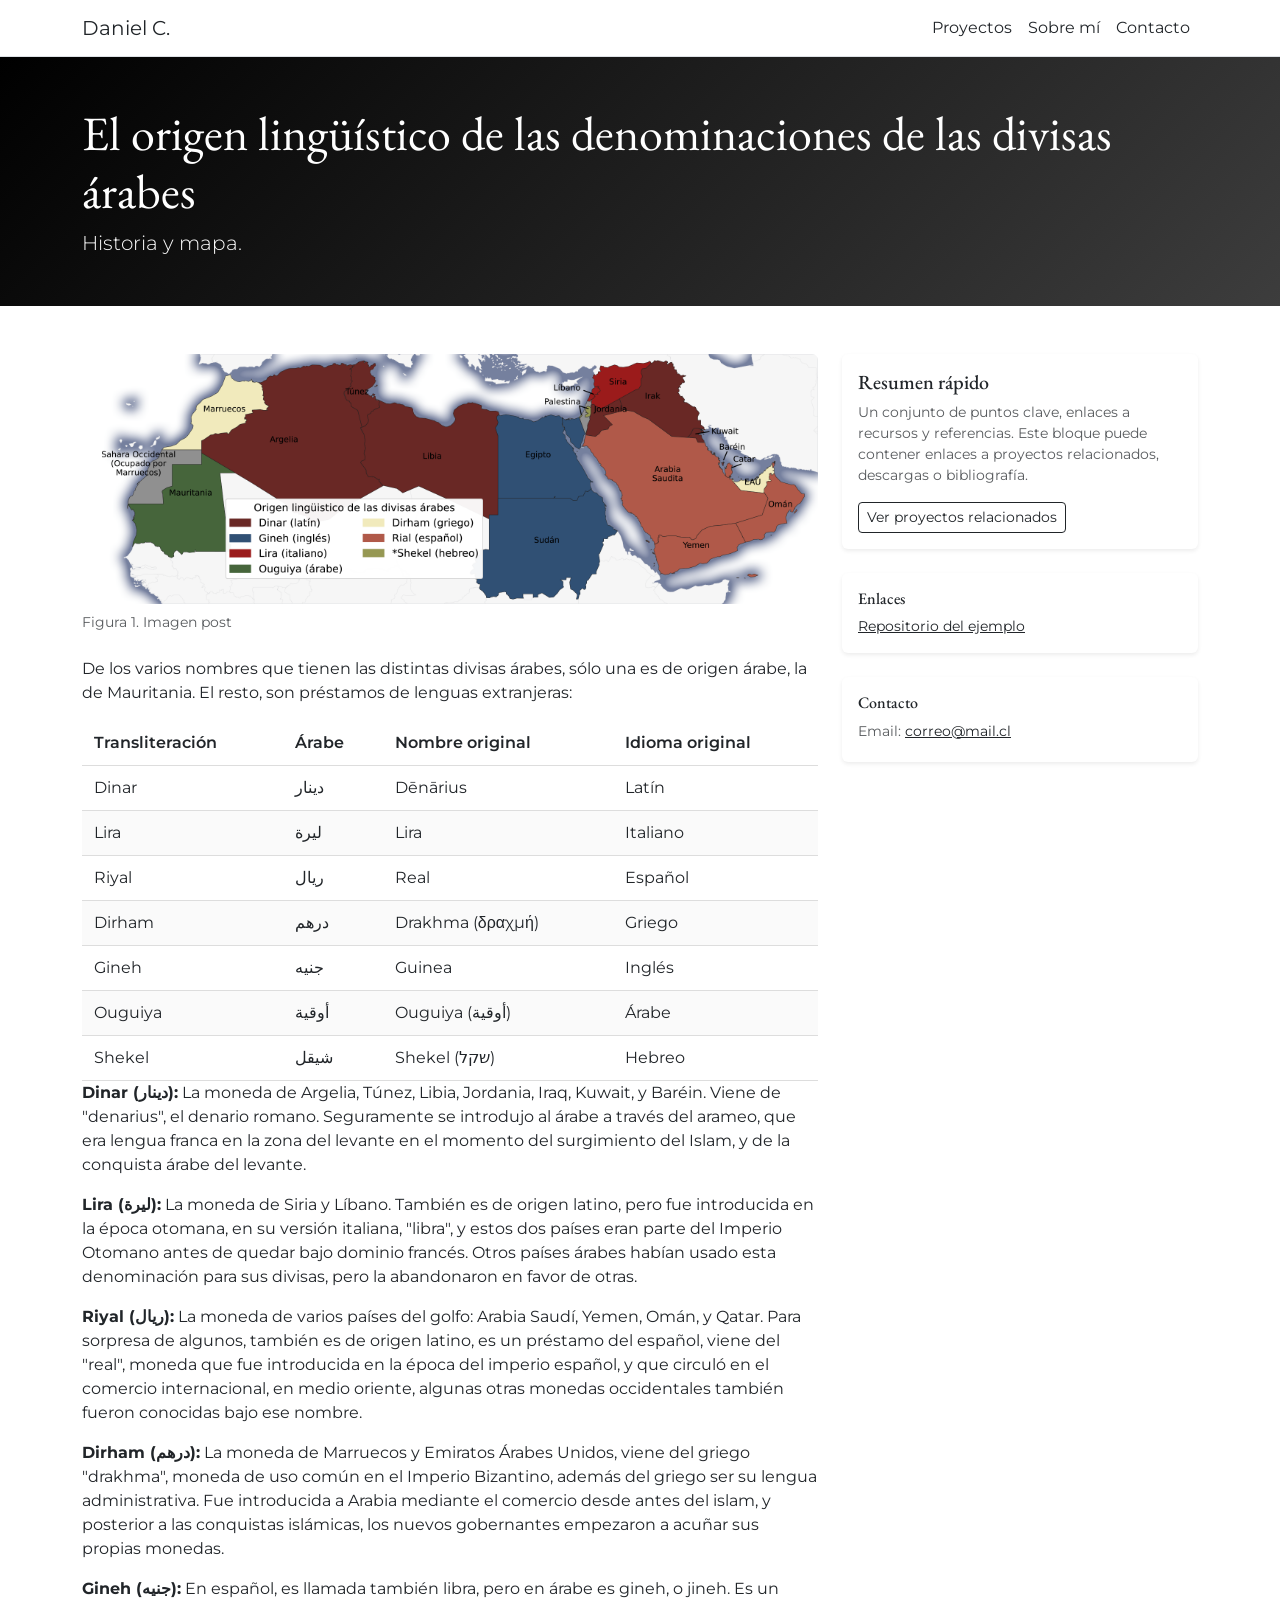
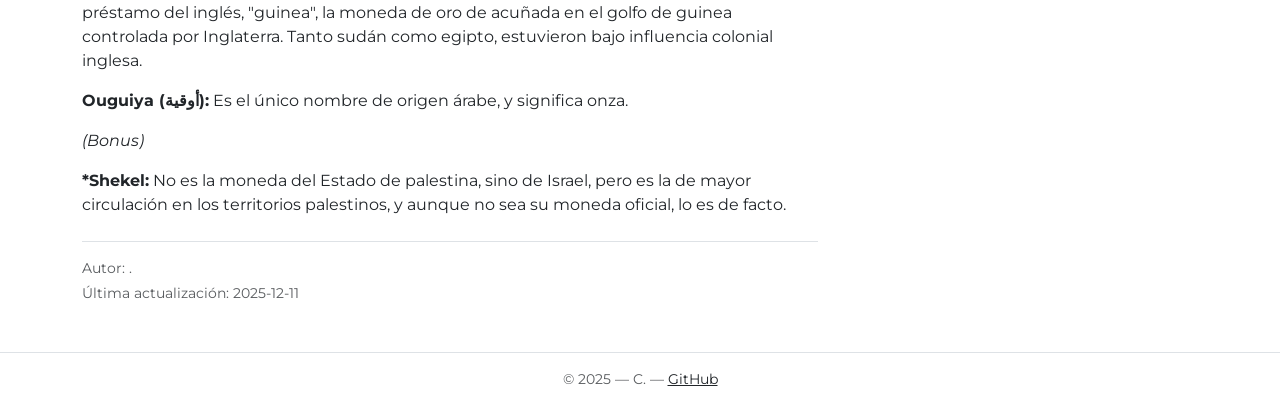
==== posts/post1/divisas-arabes.html @ 9a599ae8 "first commit" ====
<!doctype html>
<html lang="es">
<head>
  <meta charset="utf-8" />
  <meta name="viewport" content="width=device-width,initial-scale=1" />
  <title>El origen lingüístico de las denominaciones de las divisas árabes</title> <!-- [debe tener el mismo título que el markdown, indicado por el # inicial] -->

  <!-- Fuentes (fallbacks: Century Gothic local, Montserrat/EB Garamond desde Google) -->
  <link href="https://fonts.googleapis.com/css2?family=Montserrat:wght@300;400;500;600&family=EB+Garamond:wght@400;500;600&display=swap" rel="stylesheet">

  <!-- Bootstrap -->
  <link href="https://cdn.jsdelivr.net/npm/bootstrap@5.3.2/dist/css/bootstrap.min.css" rel="stylesheet">

  <!-- Iconos (opcional) -->
  <link rel="stylesheet" href="https://cdnjs.cloudflare.com/ajax/libs/font-awesome/6.5.0/css/all.min.css">

  <!-- Estilos del sitio -->
  <link rel="stylesheet" href="/css/styles.css">

  <meta name="description" content="Artículo detallado sobre un tema.">
</head>
<body class="bg-white text-dark">


<!-- navbar [fijo, siempre debe estar] -->
<nav class="navbar navbar-expand-lg navbar-light bg-white border-bottom">
  <div class="container">
    <a class="navbar-brand text-dark" href="../../index.html"> Daniel C. </a>
    <button class="navbar-toggler" type="button" data-bs-toggle="collapse" data-bs-target="#navMenu">
      <span class="navbar-toggler-icon"></span>
    </button>
    <div class="collapse navbar-collapse" id="navMenu">
      <ul class="navbar-nav ms-auto">
        <li class="nav-item"><a class="nav-link text-dark" href="../../index.html#proyectos">Proyectos</a></li>
        <li class="nav-item"><a class="nav-link text-dark" href="../../index.html#sobre-mi">Sobre mí</a></li>
        <li class="nav-item"><a class="nav-link text-dark" href="../../index.html#contacto">Contacto</a></li>
      </ul>
    </div>
  </div>
</nav>

<header class="text-white py-5 header-grad">
  <div class="container">
    <h1 class="display-5 serif">El origen lingüístico de las denominaciones de las divisas árabes</h1> <!-- [debe tener el mismo título que el markdown, indicado por el # inicial] -->
        <p class="lead mb-0">Historia y mapa.</p>
  </div>
</header>

<main class="container my-5">
  <article class="row gy-4">

    <!-- Contenido principal -->
    <div class="col-12 col-lg-8">

    <figure class="mb-4">
        <img src="mapa-divisas.png"
            class="img-fluid grayscale w-100 rounded article-image"
            alt="Imagen post">
        <figcaption class="text-muted small mt-2">
            Figura 1. Imagen post
        </figcaption>
    </figure>

      <p>De los varios nombres que tienen las distintas divisas árabes, sólo una es de origen árabe, la de Mauritania. El resto, son préstamos de lenguas extranjeras:</p>
      
      <table>
      <thead>
      <tr>
      <th>Transliteración</th>
      <th>Árabe</th>
      <th>Nombre original</th>
      <th>Idioma original</th>
      </tr>
      </thead>
      <tbody>
      <tr>
      <td>Dinar</td>
      <td>دينار</td>
      <td>Dēnārius</td>
      <td>Latín</td>
      </tr>
      <tr>
      <td>Lira</td>
      <td>ليرة</td>
      <td>Lira</td>
      <td>Italiano</td>
      </tr>
      <tr>
      <td>Riyal</td>
      <td>ريال</td>
      <td>Real</td>
      <td>Español</td>
      </tr>
      <tr>
      <td>Dirham</td>
      <td>درهم</td>
      <td>Drakhma (δραχμή)</td>
      <td>Griego</td>
      </tr>
      <tr>
      <td>Gineh</td>
      <td>جنيه</td>
      <td>Guinea</td>
      <td>Inglés</td>
      </tr>
      <tr>
      <td>Ouguiya</td>
      <td>أوقية</td>
      <td>Ouguiya (أوقية)</td>
      <td>Árabe</td>
      </tr>
      <tr>
      <td>Shekel</td>
      <td>شيقل</td>
      <td>Shekel (שקל)</td>
      <td>Hebreo</td>
      </tr>
      </tbody>
      </table>
      
      <p><strong>Dinar (دينار):</strong>
      La moneda de Argelia, Túnez, Libia, Jordania, Iraq, Kuwait, y Baréin. Viene de "denarius", el denario romano. Seguramente se introdujo al árabe a través del arameo, que era lengua franca en la zona del levante en el momento del surgimiento del Islam, y de la conquista árabe del levante.</p>
      <p><strong>Lira (ليرة):</strong>
      La moneda de Siria y Líbano. También es de origen latino, pero fue introducida en la época otomana, en su versión italiana, "libra", y estos dos países eran parte del Imperio Otomano antes de quedar bajo dominio francés. Otros países árabes habían usado esta denominación para sus divisas, pero la abandonaron en favor de otras.</p>
      <p><strong>Riyal (ريال):</strong>
      La moneda de varios países del golfo: Arabia Saudí, Yemen, Omán, y Qatar. Para sorpresa de algunos, también es de origen latino, es un préstamo del español, viene del "real", moneda que fue introducida en la época del imperio español, y que circuló en el comercio internacional, en medio oriente, algunas otras monedas occidentales también fueron conocidas bajo ese nombre. </p>
      <p><strong>Dirham (درهم):</strong>
      La moneda de Marruecos y Emiratos Árabes Unidos, viene del griego "drakhma", moneda de uso común en el Imperio Bizantino, además del griego ser su lengua administrativa. Fue introducida a Arabia mediante el comercio desde antes del islam, y posterior a las conquistas islámicas, los nuevos gobernantes empezaron a acuñar sus propias monedas. </p>
      <p><strong>Gineh (جنيه):</strong>
      En español, es llamada también libra, pero en árabe es gineh, o jineh. Es un préstamo del inglés, "guinea", la moneda de oro de acuñada en el golfo de guinea controlada por Inglaterra. Tanto sudán como egipto, estuvieron bajo influencia colonial inglesa. </p>
      <p><strong>Ouguiya (أوقية):</strong>
      Es el único nombre de origen árabe, y significa onza.</p>
      <p><em>(Bonus)</em></p>
      <p><strong>*Shekel:</strong>
      No es la moneda del Estado de palestina, sino de Israel, pero es la de mayor circulación en los territorios palestinos, y aunque no sea su moneda oficial, lo es de facto. </p>
      

      <!-- Autor / meta [siempre debe estar, la fecha debe ser en la que se generó el archivo] -->
      <div class="mt-4 pt-3 border-top">
        <p class="mb-1 small text-muted">Autor: .</p>
        <p class="mb-0 small text-muted">Última actualización: 2025-12-11</p> 
      </div>
    </div>

    <!-- Sidebar -->
    <aside class="col-12 col-lg-4">
      <div class="card border-0 shadow-sm mb-4">
        <div class="card-body">
          <h5 class="card-title serif">Resumen rápido</h5>
          <p class="card-text small text-muted">Un conjunto de puntos clave, enlaces a recursos y referencias. Este bloque puede contener enlaces a proyectos relacionados, descargas o bibliografía.</p>
          <a href="index.html#proyectos" class="btn btn-outline-dark btn-sm">Ver proyectos relacionados</a>
        </div>
      </div>

      <div class="card border-0 shadow-sm mb-4">
        <div class="card-body">
          <h6 class="mb-2 serif">Enlaces</h6>
          <ul class="list-unstyled small mb-0">
            <li><a class="text-dark" href="https://github.com/usuario/proyecto-ejemplo" target="_blank">Repositorio del ejemplo</a></li>
          </ul>
        </div>
      </div>

      <div class="card border-0 shadow-sm">
        <div class="card-body">
          <h6 class="mb-2 serif">Contacto</h6>
          <p class="small text-muted mb-1">Email: <a class="text-dark" href="mailto:correo@mail.cl">correo@mail.cl</a>
          </p>
        </div>
      </div>
    </aside>

  </article>
</main>

<!-- [todo lo que queda, es fijo] -->
<footer class="bg-white border-top py-3">
  <div class="container text-center small text-muted">
    © 2025 —  C. — <a class="text-dark" href="https://github.com/" target="_blank">GitHub</a>
  </div>
</footer>

<!-- Bootstrap JS -->
<script src="https://cdn.jsdelivr.net/npm/bootstrap@5.3.2/dist/js/bootstrap.bundle.min.js"></script>
<!-- jQuery (opcional, si tu sitio usa scripts con jQuery) -->
<script src="https://code.jquery.com/jquery-3.7.1.min.js"></script>
<!-- Si necesitas, aquí puedes añadir scripts específicos para esta página -->
</body>
</html>
---- css/styles.css ----
:root{
  --font-sans: "Century Gothic", "Montserrat", Arial, sans-serif;
  --font-serif: "Garamond", "EB Garamond", Georgia, serif;
}

/* Tipografías */
body { font-family: var(--font-sans); }
.serif, h1, h2, h3, h4, h5, h6 { font-family: var(--font-serif); }

.lead {
  font-size: 1.25rem;
  font-weight: 300;
}

/* Header */
.header-grad{
  background: linear-gradient(135deg, #000 0%, #3d3d3d 100%);
}

/* Imágenes en escala de grises */
.grayscale { filter: grayscale(50%); }

/* Tarjetas suavemente animadas */
.card { transition: transform .18s ease, box-shadow .18s ease; }
.card:hover { transform: translateY(-6px); box-shadow: 0 10px 30px rgba(0,0,0,0.12); }

/* Enlaces */
a.text-dark:hover { color: #212121; text-decoration: none; }

/* Botón seleccionado */
.filter-btn.active {
  background: #000 !important;
  color: #fff !important;
  border-color: #000 !important;
}

.modal-img {
  max-height: 40vh;   /* nunca ocupar más del 60% de la pantalla */
  width: auto;
  object-fit: contain;
  display: block;
  margin: 0 auto;
}


.sidebar {
    background-color: #e4e4e4; /* gris claro */
    border-radius: 4px;       /* bordes redondeados */
    box-shadow: 4px 4px 8px rgba(0,0,0,0.4); /* sombra ligera */
    padding: 1rem;             /* opcional, para separar contenido del borde */
    min-height: 100vh;
}

.firma {
  position: absolute;   /* posición relativa al aside */
  bottom: 0;            /* esquina inferior */
  right: 0;             /* esquina derecha */
  margin: 1rem;         /* separación de los bordes */ 
}

.svgblanco {
  filter: invert(1);
}

/* ####### POSTS ######### */

.article-image {
  max-height: 50vh;   /* límite proporcional de altura */
  width: auto;        /* permite mantener proporción */
  height: auto;       /* evita deformación */
  max-width: 100%;    /* no se desborda */
  object-fit: contain; /* no recorta NUNCA */
}

.card-img-top {
  width: 100%;
  max-height: 30vh;   /* máximo un cuadrado */
  object-fit: contain;   /* no deformar */
}

/* Tablas */
table { width: 100%; border-collapse: collapse; }
th, td { padding: 10px 12px; border-bottom: 1px solid #ddd; }
th { font-weight: 600; }
tr:nth-child(even) { background: #fafafa; }

/* Ajuste mobile */
@media (max-width: 576px){
  .display-5 { font-size: 1.6rem; }
  .lead {
    font-size: 0.8rem;
  }
}
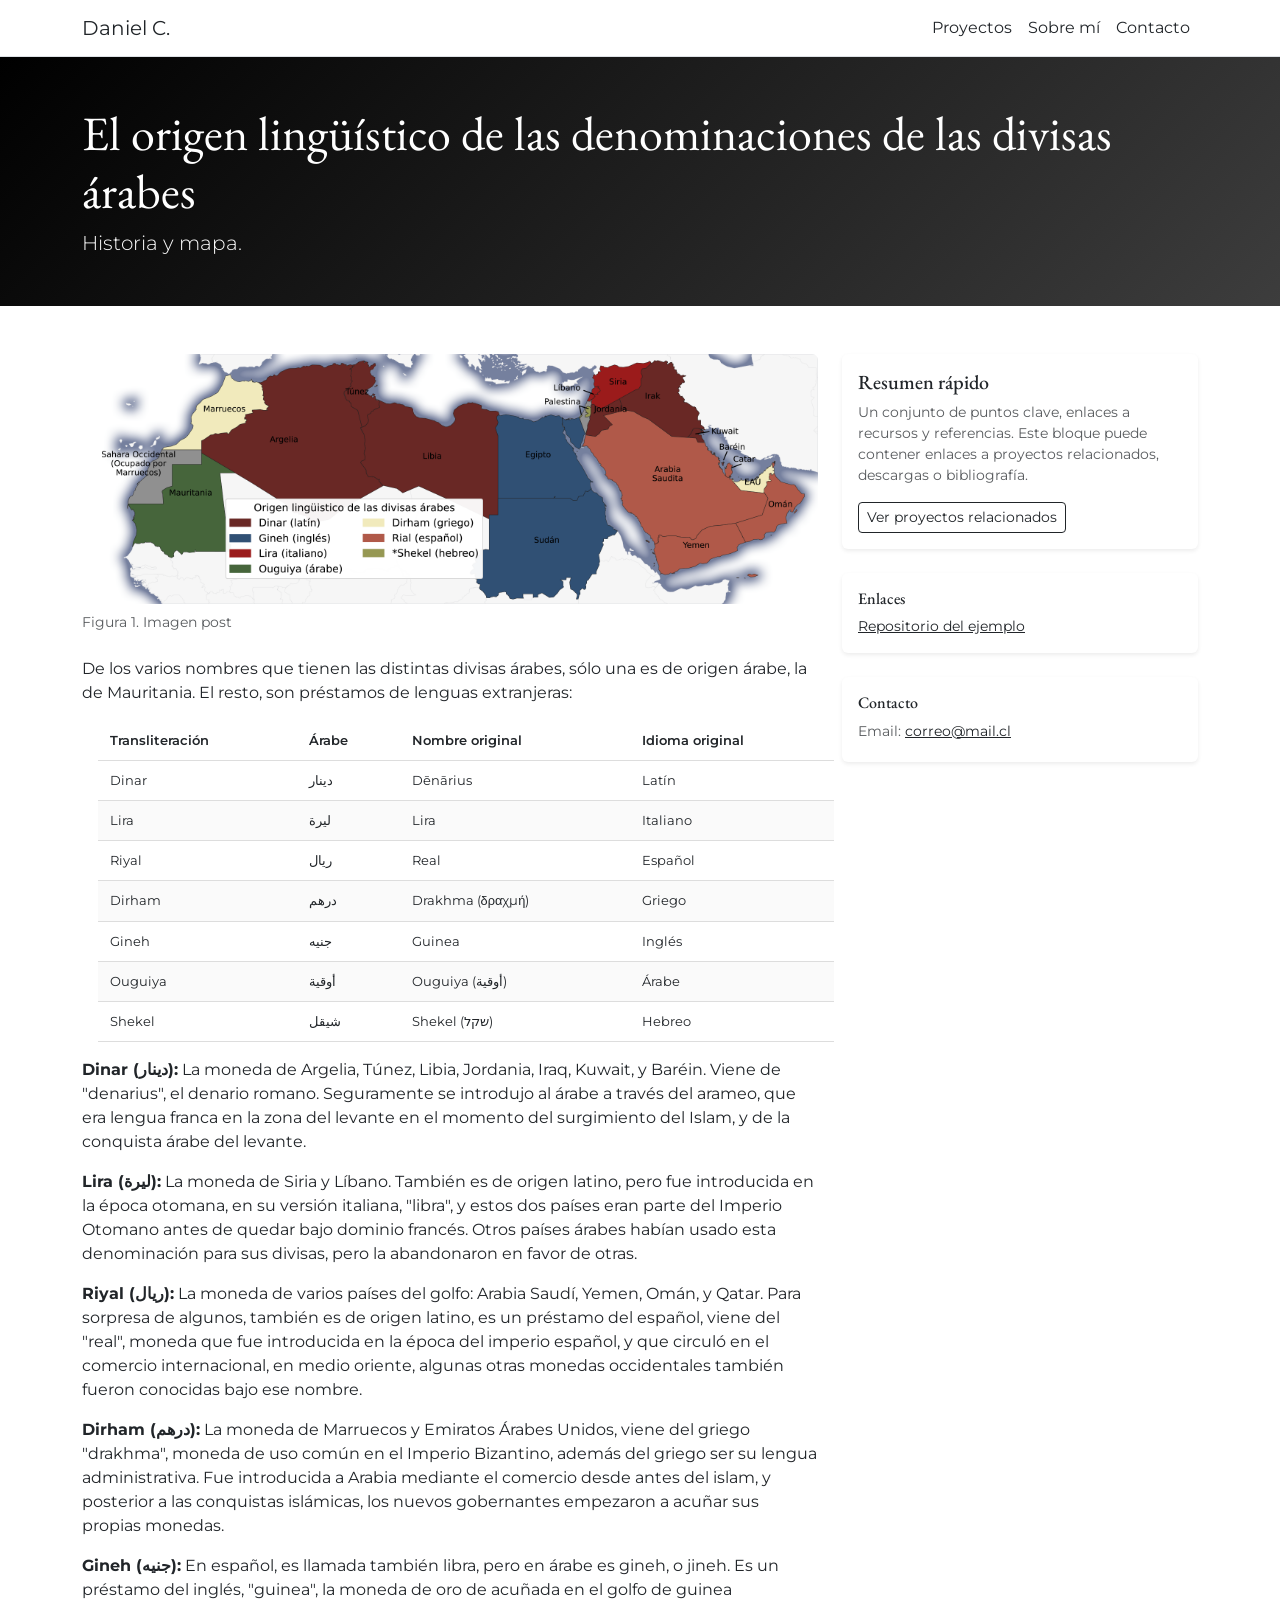
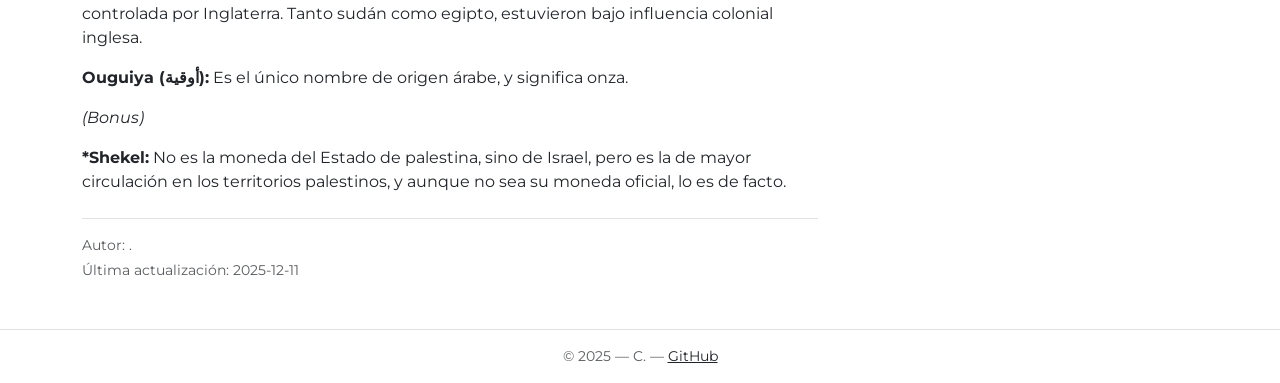
==== commit d6ab2760: "tabla" ====
--- a/posts/post1/divisas-arabes.html
+++ b/posts/post1/divisas-arabes.html
@@ -63,7 +63,7 @@
 
       <p>De los varios nombres que tienen las distintas divisas árabes, sólo una es de origen árabe, la de Mauritania. El resto, son préstamos de lenguas extranjeras:</p>
       
-      <table>
+      <table class="m-3">
       <thead>
       <tr>
       <th>Transliteración</th>
--- a/css/styles.css
+++ b/css/styles.css
@@ -7,6 +7,10 @@
 body { font-family: var(--font-sans); }
 .serif, h1, h2, h3, h4, h5, h6 { font-family: var(--font-serif); }
 
+table {
+  font-size: 80%;
+  padding: 0.5rem;
+}
 .lead {
   font-size: 1.25rem;
   font-weight: 300;
@@ -49,13 +53,18 @@
     box-shadow: 4px 4px 8px rgba(0,0,0,0.4); /* sombra ligera */
     padding: 1rem;             /* opcional, para separar contenido del borde */
     min-height: 100vh;
+    
+    display:flex;
+    flex-direction:column;
 }
 
 .firma {
-  position: absolute;   /* posición relativa al aside */
-  bottom: 0;            /* esquina inferior */
-  right: 0;             /* esquina derecha */
-  margin: 1rem;         /* separación de los bordes */ 
+  position: absolute;  
+  bottom: 0;            
+  right: 0;            
+  margin: 1rem;    
+  max-width: 40%;
+  height: auto;
 }
 
 .svgblanco {
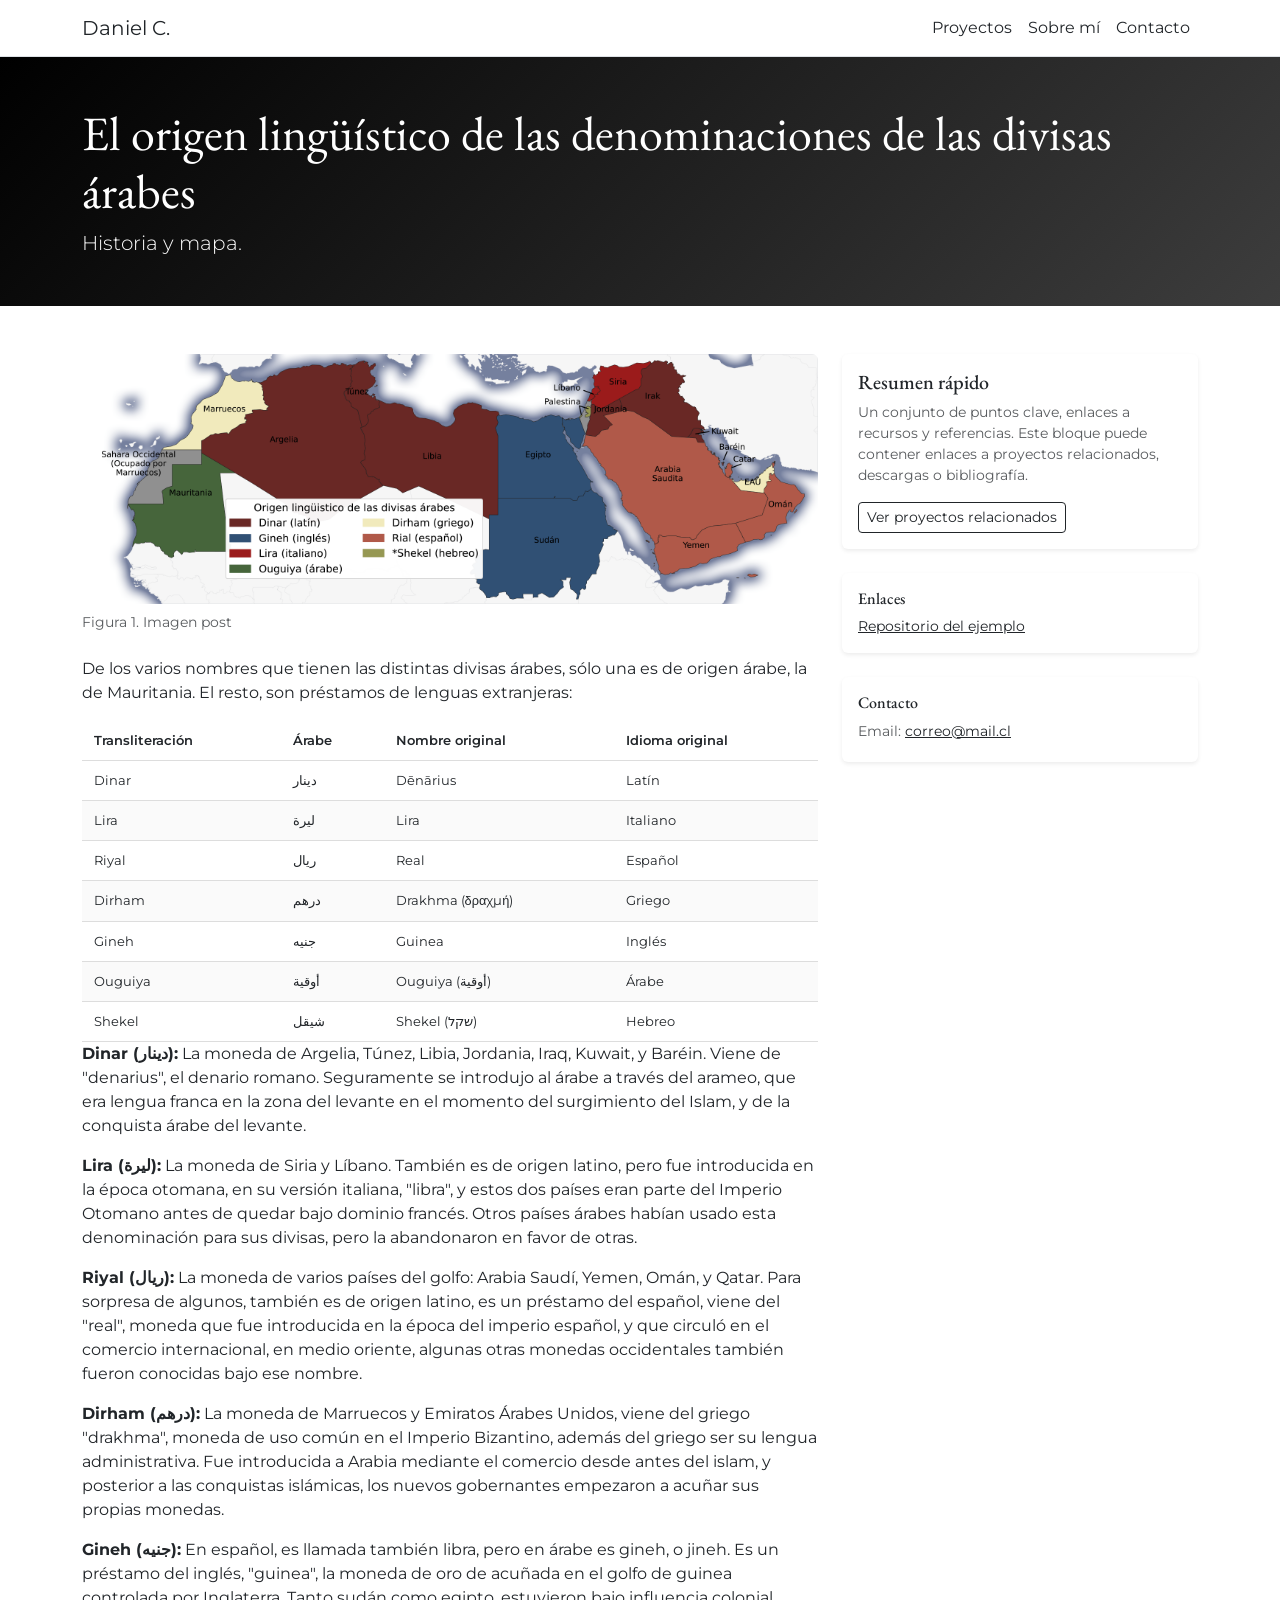
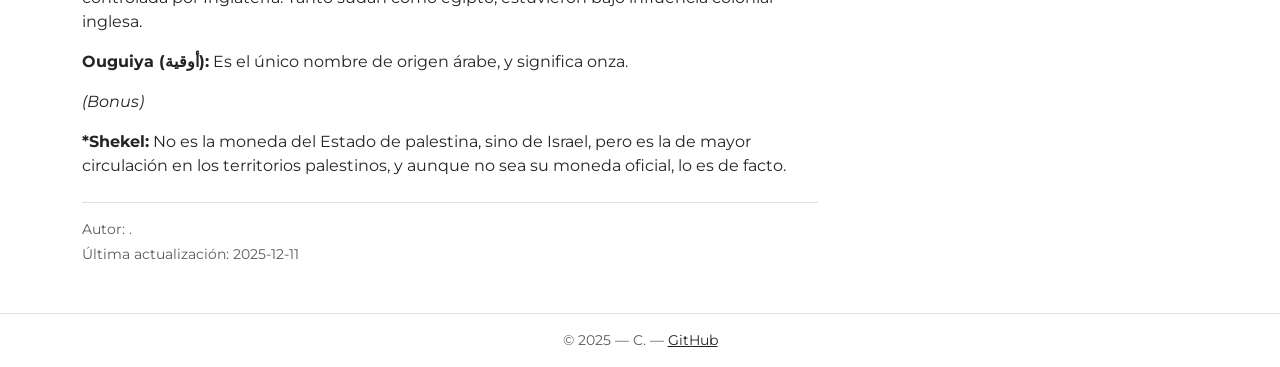
==== commit 22862c21: "tabla4" ====
--- a/posts/post1/divisas-arabes.html
+++ b/posts/post1/divisas-arabes.html
@@ -63,7 +63,7 @@
 
       <p>De los varios nombres que tienen las distintas divisas árabes, sólo una es de origen árabe, la de Mauritania. El resto, son préstamos de lenguas extranjeras:</p>
       
-      <table class="m-3">
+      <table>
       <thead>
       <tr>
       <th>Transliteración</th>
--- a/css/styles.css
+++ b/css/styles.css
@@ -8,9 +8,10 @@
 .serif, h1, h2, h3, h4, h5, h6 { font-family: var(--font-serif); }
 
 table {
-  font-size: 80%;
-  padding: 0.5rem;
+  font-size: 0.8rem;
+  width: 90%;
 }
+
 .lead {
   font-size: 1.25rem;
   font-weight: 300;
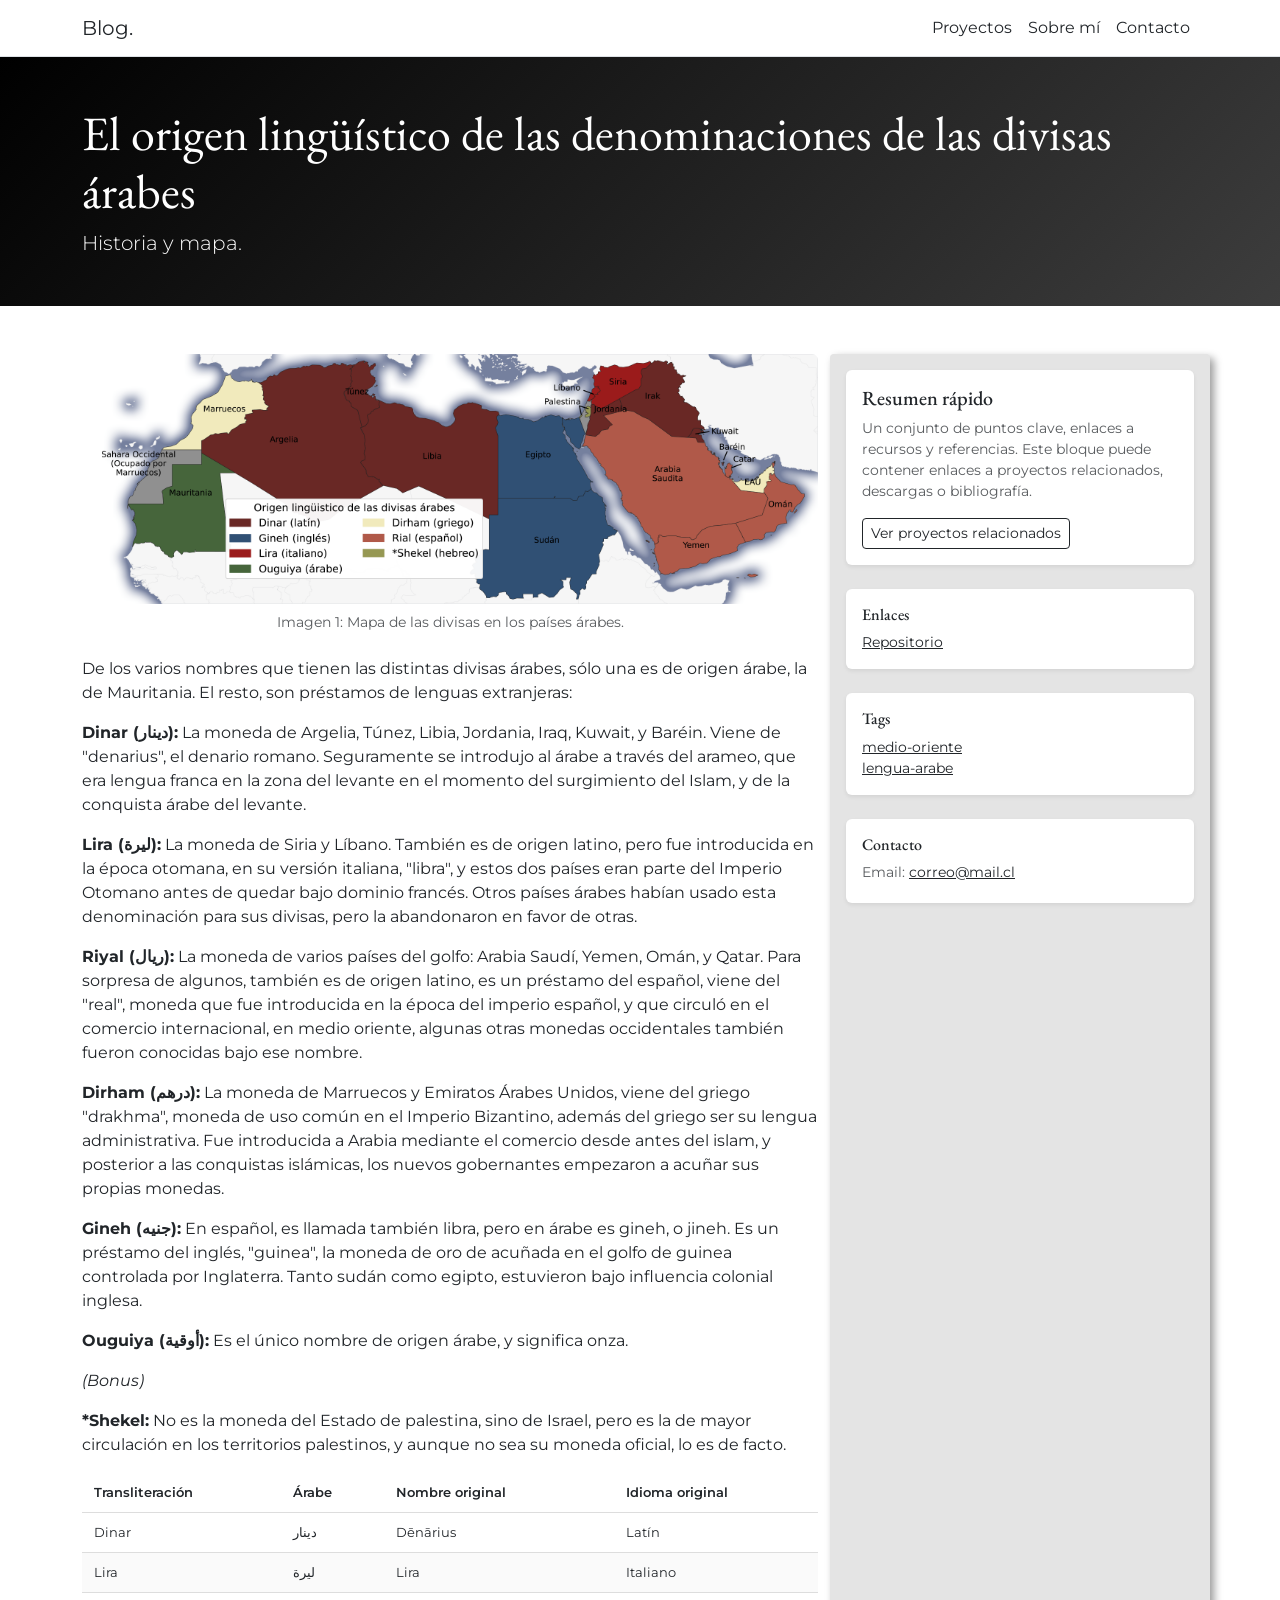
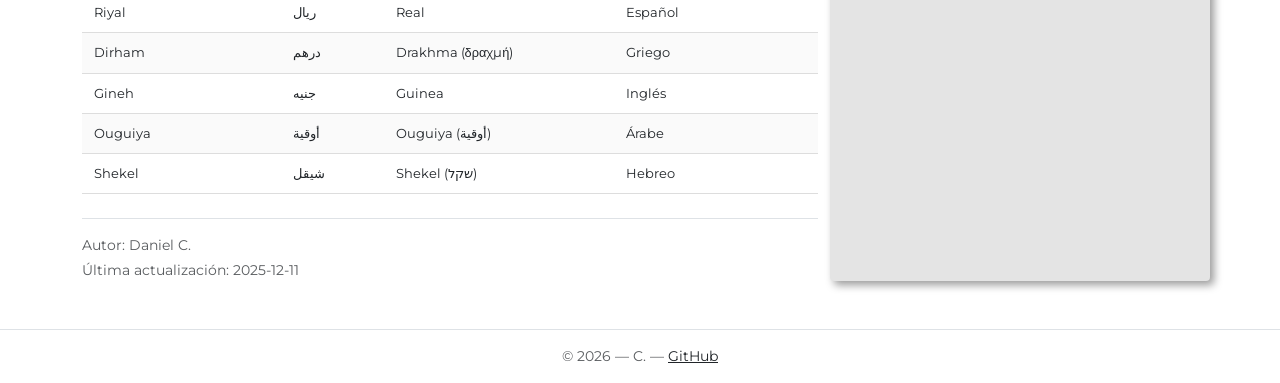
==== commit f2ef7b6b: "actualización posts, markdown" ====
--- a/posts/post1/divisas-arabes.html
+++ b/posts/post1/divisas-arabes.html
@@ -3,7 +3,7 @@
 <head>
   <meta charset="utf-8" />
   <meta name="viewport" content="width=device-width,initial-scale=1" />
-  <title>El origen lingüístico de las denominaciones de las divisas árabes</title> <!-- [debe tener el mismo título que el markdown, indicado por el # inicial] -->
+  <title>El origen lingüístico de las denominaciones de las divisas árabes </title> <!-- [debe tener el mismo título que el markdown, indicado por el # inicial] -->
 
   <!-- Fuentes (fallbacks: Century Gothic local, Montserrat/EB Garamond desde Google) -->
   <link href="https://fonts.googleapis.com/css2?family=Montserrat:wght@300;400;500;600&family=EB+Garamond:wght@400;500;600&display=swap" rel="stylesheet">
@@ -25,15 +25,15 @@
 <!-- navbar [fijo, siempre debe estar] -->
 <nav class="navbar navbar-expand-lg navbar-light bg-white border-bottom">
   <div class="container">
-    <a class="navbar-brand text-dark" href="../../index.html"> Daniel C. </a>
+    <a class="navbar-brand text-dark" href="../index.html"> Blog. </a>
     <button class="navbar-toggler" type="button" data-bs-toggle="collapse" data-bs-target="#navMenu">
       <span class="navbar-toggler-icon"></span>
     </button>
     <div class="collapse navbar-collapse" id="navMenu">
       <ul class="navbar-nav ms-auto">
-        <li class="nav-item"><a class="nav-link text-dark" href="../../index.html#proyectos">Proyectos</a></li>
-        <li class="nav-item"><a class="nav-link text-dark" href="../../index.html#sobre-mi">Sobre mí</a></li>
-        <li class="nav-item"><a class="nav-link text-dark" href="../../index.html#contacto">Contacto</a></li>
+        <li class="nav-item"><a class="nav-link text-dark" href="../index.html#proyectos">Proyectos</a></li>
+        <li class="nav-item"><a class="nav-link text-dark" href="../index.html#sobre-mi">Sobre mí</a></li>
+        <li class="nav-item"><a class="nav-link text-dark" href="../index.html#contacto">Contacto</a></li>
       </ul>
     </div>
   </div>
@@ -55,14 +55,28 @@
     <figure class="mb-4">
         <img src="mapa-divisas.png"
             class="img-fluid grayscale w-100 rounded article-image"
-            alt="Imagen post">
-        <figcaption class="text-muted small mt-2">
-            Figura 1. Imagen post
+            alt="Mapa de las divisas en los países árabes">
+        <figcaption class="text-muted small mt-2 text-center">
+            Imagen 1: Mapa de las divisas en los países árabes.
         </figcaption>
     </figure>
 
       <p>De los varios nombres que tienen las distintas divisas árabes, sólo una es de origen árabe, la de Mauritania. El resto, son préstamos de lenguas extranjeras:</p>
-      
+      <p><strong>Dinar (دينار):</strong>
+      La moneda de Argelia, Túnez, Libia, Jordania, Iraq, Kuwait, y Baréin. Viene de "denarius", el denario romano. Seguramente se introdujo al árabe a través del arameo, que era lengua franca en la zona del levante en el momento del surgimiento del Islam, y de la conquista árabe del levante.</p>
+      <p><strong>Lira (ليرة):</strong>
+      La moneda de Siria y Líbano. También es de origen latino, pero fue introducida en la época otomana, en su versión italiana, "libra", y estos dos países eran parte del Imperio Otomano antes de quedar bajo dominio francés. Otros países árabes habían usado esta denominación para sus divisas, pero la abandonaron en favor de otras.</p>
+      <p><strong>Riyal (ريال):</strong>
+      La moneda de varios países del golfo: Arabia Saudí, Yemen, Omán, y Qatar. Para sorpresa de algunos, también es de origen latino, es un préstamo del español, viene del "real", moneda que fue introducida en la época del imperio español, y que circuló en el comercio internacional, en medio oriente, algunas otras monedas occidentales también fueron conocidas bajo ese nombre. </p>
+      <p><strong>Dirham (درهم):</strong>
+      La moneda de Marruecos y Emiratos Árabes Unidos, viene del griego "drakhma", moneda de uso común en el Imperio Bizantino, además del griego ser su lengua administrativa. Fue introducida a Arabia mediante el comercio desde antes del islam, y posterior a las conquistas islámicas, los nuevos gobernantes empezaron a acuñar sus propias monedas. </p>
+      <p><strong>Gineh (جنيه):</strong>
+      En español, es llamada también libra, pero en árabe es gineh, o jineh. Es un préstamo del inglés, "guinea", la moneda de oro de acuñada en el golfo de guinea controlada por Inglaterra. Tanto sudán como egipto, estuvieron bajo influencia colonial inglesa. </p>
+      <p><strong>Ouguiya (أوقية):</strong>
+      Es el único nombre de origen árabe, y significa onza.</p>
+      <p><em>(Bonus)</em></p>
+      <p><strong>*Shekel:</strong>
+      No es la moneda del Estado de palestina, sino de Israel, pero es la de mayor circulación en los territorios palestinos, y aunque no sea su moneda oficial, lo es de facto. </p>
       <table>
       <thead>
       <tr>
@@ -117,33 +131,16 @@
       </tr>
       </tbody>
       </table>
-      
-      <p><strong>Dinar (دينار):</strong>
-      La moneda de Argelia, Túnez, Libia, Jordania, Iraq, Kuwait, y Baréin. Viene de "denarius", el denario romano. Seguramente se introdujo al árabe a través del arameo, que era lengua franca en la zona del levante en el momento del surgimiento del Islam, y de la conquista árabe del levante.</p>
-      <p><strong>Lira (ليرة):</strong>
-      La moneda de Siria y Líbano. También es de origen latino, pero fue introducida en la época otomana, en su versión italiana, "libra", y estos dos países eran parte del Imperio Otomano antes de quedar bajo dominio francés. Otros países árabes habían usado esta denominación para sus divisas, pero la abandonaron en favor de otras.</p>
-      <p><strong>Riyal (ريال):</strong>
-      La moneda de varios países del golfo: Arabia Saudí, Yemen, Omán, y Qatar. Para sorpresa de algunos, también es de origen latino, es un préstamo del español, viene del "real", moneda que fue introducida en la época del imperio español, y que circuló en el comercio internacional, en medio oriente, algunas otras monedas occidentales también fueron conocidas bajo ese nombre. </p>
-      <p><strong>Dirham (درهم):</strong>
-      La moneda de Marruecos y Emiratos Árabes Unidos, viene del griego "drakhma", moneda de uso común en el Imperio Bizantino, además del griego ser su lengua administrativa. Fue introducida a Arabia mediante el comercio desde antes del islam, y posterior a las conquistas islámicas, los nuevos gobernantes empezaron a acuñar sus propias monedas. </p>
-      <p><strong>Gineh (جنيه):</strong>
-      En español, es llamada también libra, pero en árabe es gineh, o jineh. Es un préstamo del inglés, "guinea", la moneda de oro de acuñada en el golfo de guinea controlada por Inglaterra. Tanto sudán como egipto, estuvieron bajo influencia colonial inglesa. </p>
-      <p><strong>Ouguiya (أوقية):</strong>
-      Es el único nombre de origen árabe, y significa onza.</p>
-      <p><em>(Bonus)</em></p>
-      <p><strong>*Shekel:</strong>
-      No es la moneda del Estado de palestina, sino de Israel, pero es la de mayor circulación en los territorios palestinos, y aunque no sea su moneda oficial, lo es de facto. </p>
-      
 
       <!-- Autor / meta [siempre debe estar, la fecha debe ser en la que se generó el archivo] -->
       <div class="mt-4 pt-3 border-top">
-        <p class="mb-1 small text-muted">Autor: .</p>
+        <p class="mb-1 small text-muted">Autor: Daniel C.</p>
         <p class="mb-0 small text-muted">Última actualización: 2025-12-11</p> 
       </div>
     </div>
 
     <!-- Sidebar -->
-    <aside class="col-12 col-lg-4">
+    <aside class="col-12 col-lg-4 sidebar">
       <div class="card border-0 shadow-sm mb-4">
         <div class="card-body">
           <h5 class="card-title serif">Resumen rápido</h5>
@@ -156,7 +153,17 @@
         <div class="card-body">
           <h6 class="mb-2 serif">Enlaces</h6>
           <ul class="list-unstyled small mb-0">
-            <li><a class="text-dark" href="https://github.com/usuario/proyecto-ejemplo" target="_blank">Repositorio del ejemplo</a></li>
+            <li><a class="text-dark" href="https://github.com/usuario/usuario.github.io/tree/main/posts/post1" target="_blank">Repositorio</a></li>
+          </ul>
+        </div>
+      </div>
+
+      <div class="card border-0 shadow-sm mb-4">
+        <div class="card-body">
+          <h6 class="mb-2 serif">Tags</h6>
+          <ul class="list-unstyled small mb-0">
+            <li><a class="text-dark" href="https://usuario.github.io/tags/medio-oriente.html">medio-oriente</a></li>
+            <li><a class="text-dark" href="https://usuario.github.io/tags/lengua-arabe.html">lengua-arabe</a></li>
           </ul>
         </div>
       </div>
@@ -176,7 +183,7 @@
 <!-- [todo lo que queda, es fijo] -->
 <footer class="bg-white border-top py-3">
   <div class="container text-center small text-muted">
-    © 2025 —  C. — <a class="text-dark" href="https://github.com/" target="_blank">GitHub</a>
+    © 2026 —  C. — <a class="text-dark" href="https://github.com/" target="_blank">GitHub</a>
   </div>
 </footer>
 
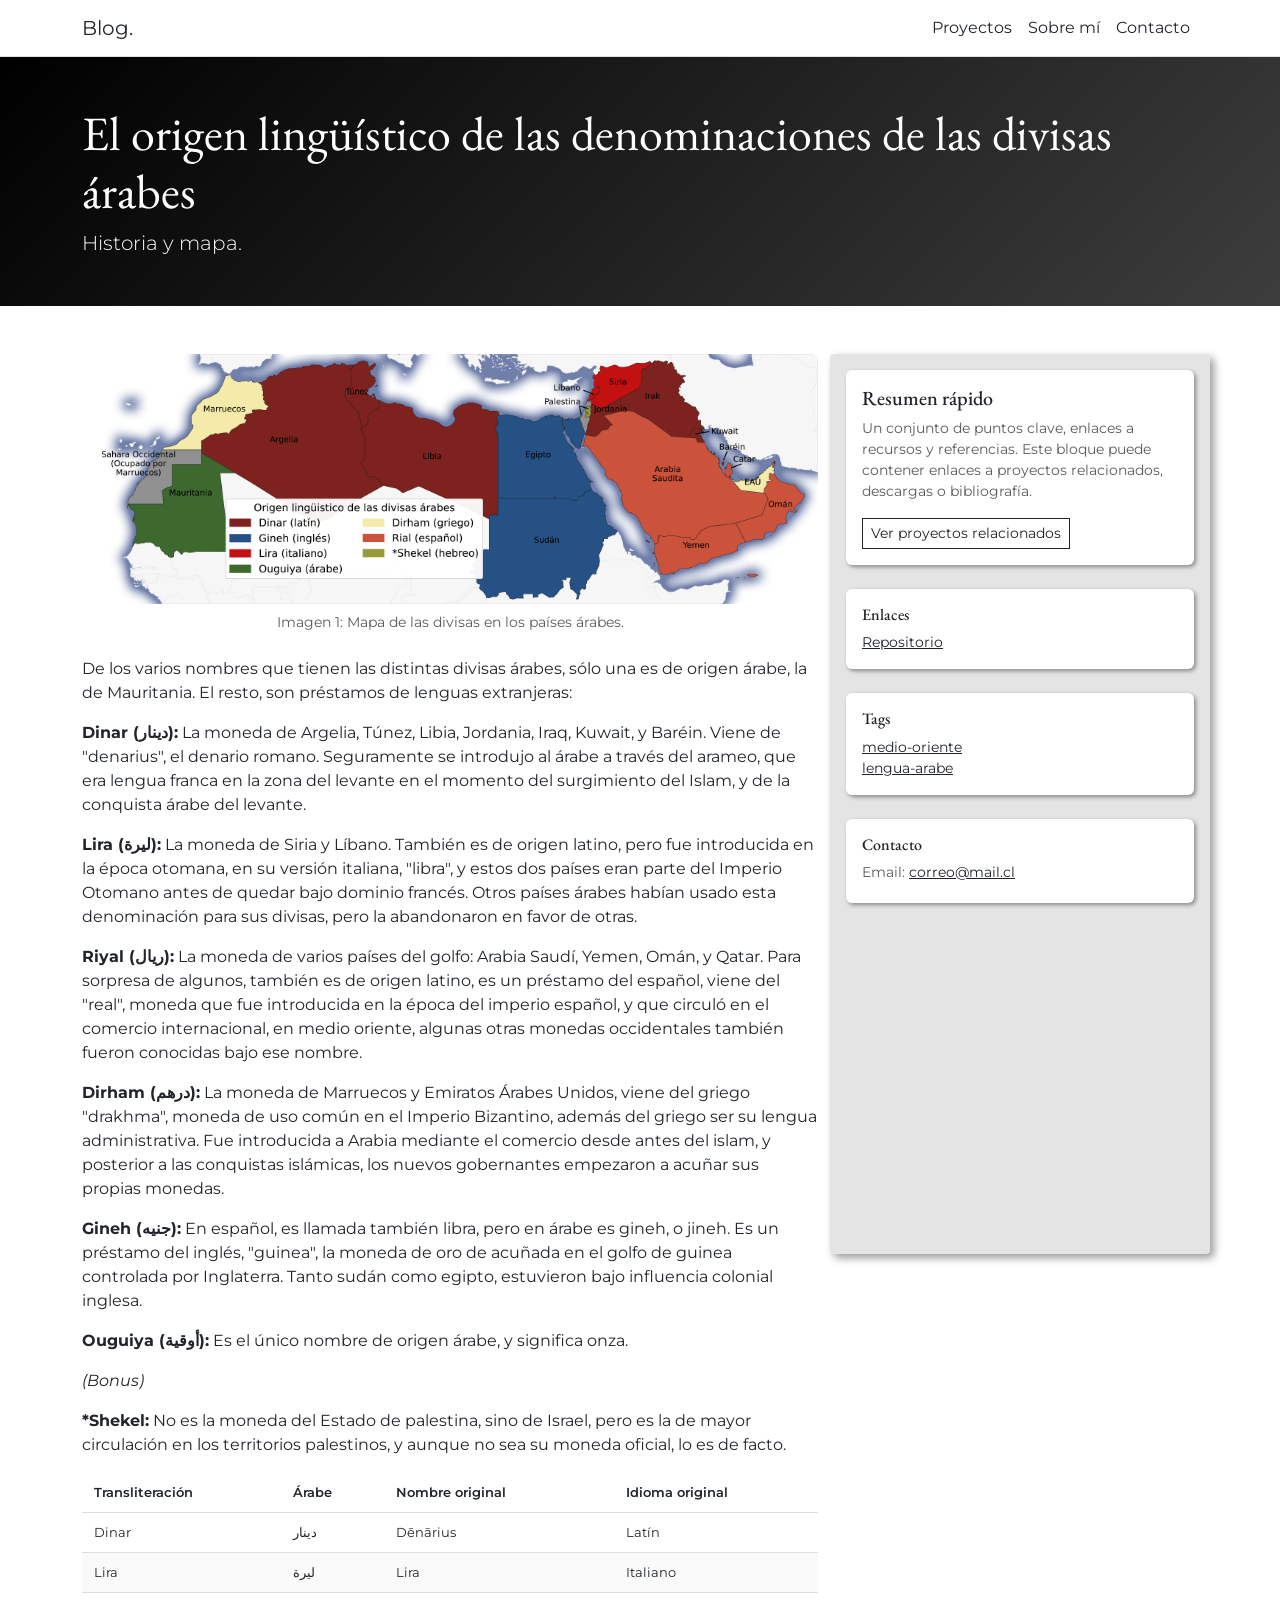
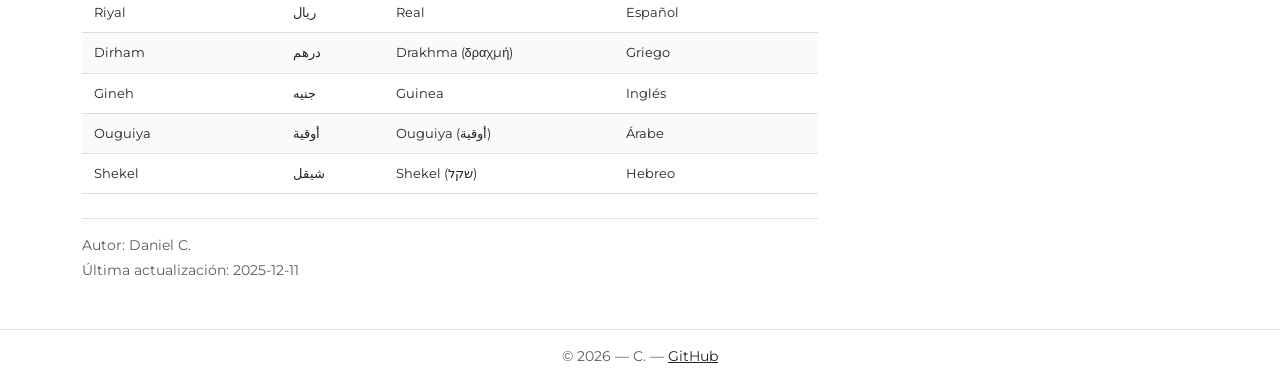
==== commit 44be576b: "Artículo líbano parte 1, edición" ====
--- a/posts/post1/divisas-arabes.html
+++ b/posts/post1/divisas-arabes.html
@@ -25,15 +25,15 @@
 <!-- navbar [fijo, siempre debe estar] -->
 <nav class="navbar navbar-expand-lg navbar-light bg-white border-bottom">
   <div class="container">
-    <a class="navbar-brand text-dark" href="../index.html"> Blog. </a>
+    <a class="navbar-brand text-dark" href="../../index.html"> Blog. </a>
     <button class="navbar-toggler" type="button" data-bs-toggle="collapse" data-bs-target="#navMenu">
       <span class="navbar-toggler-icon"></span>
     </button>
     <div class="collapse navbar-collapse" id="navMenu">
       <ul class="navbar-nav ms-auto">
-        <li class="nav-item"><a class="nav-link text-dark" href="../index.html#proyectos">Proyectos</a></li>
-        <li class="nav-item"><a class="nav-link text-dark" href="../index.html#sobre-mi">Sobre mí</a></li>
-        <li class="nav-item"><a class="nav-link text-dark" href="../index.html#contacto">Contacto</a></li>
+        <li class="nav-item"><a class="nav-link text-dark" href="../../index.html#proyectos">Proyectos</a></li>
+        <li class="nav-item"><a class="nav-link text-dark" href="../../index.html#sobre-mi">Sobre mí</a></li>
+        <li class="nav-item"><a class="nav-link text-dark" href="../../index.html#contacto">Contacto</a></li>
       </ul>
     </div>
   </div>
--- a/css/styles.css
+++ b/css/styles.css
@@ -7,6 +7,8 @@
 body { font-family: var(--font-sans); }
 .serif, h1, h2, h3, h4, h5, h6 { font-family: var(--font-serif); }
 
+
+
 table {
   font-size: 0.8rem;
   width: 90%;
@@ -23,20 +25,36 @@
 }
 
 /* Imágenes en escala de grises */
-.grayscale { filter: grayscale(50%); }
+.grayscale { filter: grayscale(30%); }
 
 /* Tarjetas suavemente animadas */
-.card { transition: transform .18s ease, box-shadow .18s ease; }
+.card { 
+  transition: transform .18s ease, box-shadow .18s ease; 
+  box-shadow: 2px 2px 4px rgba(0,0,0,0.4) !important;
+  /* border-radius: 0 !important; */
+}
+
 .card:hover { transform: translateY(-6px); box-shadow: 0 10px 30px rgba(0,0,0,0.12); }
+
 
 /* Enlaces */
 a.text-dark:hover { color: #212121; text-decoration: none; }
 
 /* Botón seleccionado */
+
+.btn{
+  border-radius: 0px;
+
+}
+
 .filter-btn.active {
   background: #000 !important;
   color: #fff !important;
   border-color: #000 !important;
+}
+
+#modalContent{
+  max-height: 85%;
 }
 
 .modal-img {
@@ -52,11 +70,34 @@
     background-color: #e4e4e4; /* gris claro */
     border-radius: 4px;       /* bordes redondeados */
     box-shadow: 4px 4px 8px rgba(0,0,0,0.4); /* sombra ligera */
-    padding: 1rem;             /* opcional, para separar contenido del borde */
+    padding: 1rem;
     min-height: 100vh;
+    height: 100%;
     
     display:flex;
     flex-direction:column;
+}
+
+.avatar-container{
+  display:flex;
+  justify-content:center;
+  
+}
+
+.avatar{
+  width:30%;
+  max-width: 120px;
+  aspect-ratio:1;
+  border-radius:50%;
+  object-fit:cover;
+  transition:transform .25s ease, filter .25s ease;
+  box-shadow: 4px 4px 8px rgba(0,0,0,0.4);
+}
+
+.avatar:hover{
+  transform:translateY(-2px);
+  filter:brightness(1.05);
+  
 }
 
 .firma {
@@ -68,6 +109,7 @@
   height: auto;
 }
 
+
 .svgblanco {
   filter: invert(1);
 }
@@ -88,6 +130,42 @@
   object-fit: contain;   /* no deformar */
 }
 
+.imagen{
+  max-height: 20vh;
+  width: auto;
+  object-fit: contain; 
+}
+
+
+.modal-content {
+  position: relative; /* necesario para posicion absoluta de flechas */
+}
+
+
+
+.modal-arrow{
+  position: absolute;
+  top: 50%;
+  transform: translateY(-50%);
+  background: rgba(0,0,0,0.7);
+  color: white;
+  border: none;
+  width: 45px;
+  height: 45px;
+  border-radius: 50%;
+  font-size: 22px;
+  cursor: pointer;
+  z-index: 10;
+}
+
+.arrow-left{
+  left: 10px;  /* dentro del modal */
+}
+
+.arrow-right{
+  right: 10px;
+}
+
 /* Tablas */
 table { width: 100%; border-collapse: collapse; }
 th, td { padding: 10px 12px; border-bottom: 1px solid #ddd; }
@@ -95,9 +173,40 @@
 tr:nth-child(even) { background: #fafafa; }
 
 /* Ajuste mobile */
-@media (max-width: 576px){
+@media (max-width: 768px){
   .display-5 { font-size: 1.6rem; }
   .lead {
     font-size: 0.8rem;
-  }
-}
+
+  }
+
+  .card-text{
+    font-size: 0.8rem;
+  }
+
+  .arrow-left, .arrow-right{
+    bottom: 15px;
+    top: auto;
+    transform: none;
+    width: 38px;
+    height: 38px;
+    font-size: 18px;
+  }
+
+  .arrow-left{
+    left: calc(50% - 50px);
+  }
+
+  .arrow-right{
+    left: calc(50% + 12px);
+  }
+
+  .imagen{
+    max-height: 50vh;
+  }
+  
+}
+
+@media (min-width: 769px) {
+
+}
